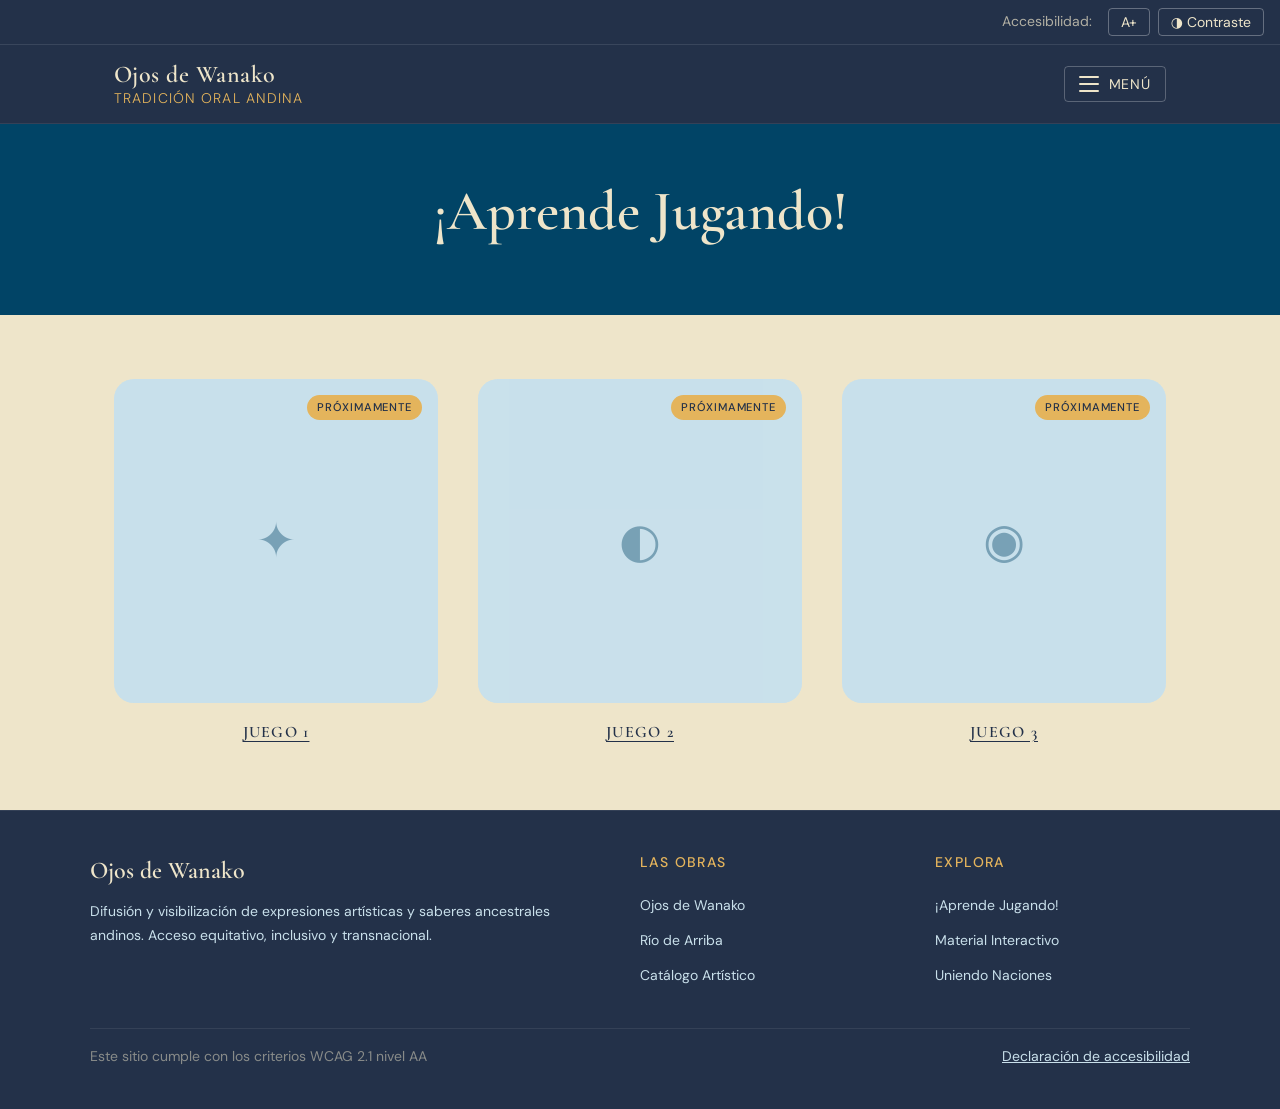
==== aprende-jugando/index.html @ 6ab2c2dc "actualización 05/10/26" ====
<!DOCTYPE html>
<html lang="es">
<head>
  <meta charset="UTF-8">
  <meta name="viewport" content="width=device-width, initial-scale=1.0">
  <title>¡Aprende Jugando! — Ojos de Wanako</title>
  <meta name="description" content="Juegos interactivos para aprender sobre la tradición oral andina y la observación del cielo nocturno.">

  <link rel="preconnect" href="https://fonts.googleapis.com">
  <link rel="preconnect" href="https://fonts.gstatic.com" crossorigin>
  <link href="https://fonts.googleapis.com/css2?family=Cormorant+Garamond:ital,wght@0,400;0,600;1,400&family=DM+Sans:wght@300;400;500&display=swap" rel="stylesheet">

  <link rel="stylesheet" href="../styles.css">

  <style>
    /* ============================================================
       ESTILOS ESPECÍFICOS DE ¡APRENDE JUGANDO!
    ============================================================ */

    /* Cabecera simple sin el page-header azul —
       el título va directo sobre el fondo crema */
    .games-header {
      max-width: var(--max-width);
      margin: 0 auto;
      padding: var(--space-xl) var(--space-md) var(--space-lg);
      border-bottom: 2px solid var(--color-azul-noche);
    }

    .games-header__title {
      font-family: var(--font-display);
      /* ✅ Texto en minúsculas en HTML, CSS hace la transformación.
         El lector de pantalla pronuncia "¡Aprende Jugando!"
         correctamente, no letra por letra. */
      font-size: clamp(2rem, 5vw, 3.2rem);
      font-weight: 600;
      color: var(--color-azul-noche);
      text-transform: uppercase;
      letter-spacing: 0.04em;
    }

    /* Grilla de juegos */
    .games-grid {
      max-width: var(--max-width);
      margin: 0 auto;
      padding: var(--space-xl) var(--space-md);
      display: grid;
      grid-template-columns: repeat(3, 1fr);
      gap: var(--space-lg);
    }

    /* Tarjeta de juego — el <a> es el elemento interactivo completo */
    .game-card {
      display: flex;
      flex-direction: column;
      align-items: center;
      text-decoration: none;
      gap: var(--space-sm);
    }

    /* Área de imagen/video */
    .game-card__media {
      position: relative;
      width: 100%;
      aspect-ratio: 1 / 1;
      border-radius: 20px;
      overflow: hidden;
      background: var(--color-celeste);
    }

    /* Imagen de portada */
    .game-card__image {
      position: absolute;
      inset: 0;
      width: 100%;
      height: 100%;
      object-fit: cover;
      border-radius: 20px;
      transition: opacity 300ms ease;
    }

    /* Video de preview — oculto por defecto, aparece en hover */
    .game-card__video {
      position: absolute;
      inset: 0;
      width: 100%;
      height: 100%;
      object-fit: cover;
      border-radius: 20px;
      opacity: 0;
      transition: opacity 300ms ease;
    }

    /* Hover/focus: muestra el video, oculta levemente la imagen */
    .game-card:hover .game-card__video,
    .game-card:focus-visible .game-card__video,
    .game-card:focus-within .game-card__video {
      opacity: 1;
    }

    .game-card:hover .game-card__image,
    .game-card:focus-visible .game-card__image,
    .game-card:focus-within .game-card__image {
      opacity: 0;
    }

    /* ✅ Respeta la preferencia del sistema "reducir movimiento"
       Para usuarios con epilepsia fotosensible o migrañas:
       el video nunca aparece, solo la imagen estática. */
    @media (prefers-reduced-motion: reduce) {
      .game-card__video {
        display: none;
      }
      .game-card:hover .game-card__image,
      .game-card:focus-visible .game-card__image {
        opacity: 1;
      }
    }

    /* Efecto sutil de escala en la tarjeta al hover */
    .game-card__media {
      transition: transform 250ms ease, box-shadow 250ms ease;
    }

    .game-card:hover .game-card__media,
    .game-card:focus-visible .game-card__media {
      transform: translateY(-4px);
      box-shadow: 0 16px 40px rgba(1, 68, 102, 0.2);
    }

    /* Título del juego — visible bajo la tarjeta */
    .game-card__title {
      font-family: var(--font-display);
      font-size: var(--font-size-base);
      font-weight: 600;
      color: var(--color-azul-noche);
      text-transform: uppercase;
      letter-spacing: 0.08em;
      text-decoration: underline;
      text-underline-offset: 4px;
      text-align: center;
    }

    .game-card:hover .game-card__title {
      color: var(--color-azul-mar);
    }

    /* Focus visible en la tarjeta — el outline va sobre el media */
    .game-card:focus-visible {
      outline: none; /* eliminamos el outline del <a> */
    }

    .game-card:focus-visible .game-card__media {
      outline: 3px solid var(--color-dorado);
      outline-offset: 3px;
    }

    /* Placeholder visual mientras no hay imagen real */
    .game-card__placeholder {
      position: absolute;
      inset: 0;
      display: flex;
      align-items: center;
      justify-content: center;
      background: var(--color-celeste);
      color: var(--color-azul-mar);
      font-size: 3rem;
      opacity: 0.4;
    }

    /* Etiqueta "Próximamente" sobre la tarjeta cuando el juego
       aún no está disponible */
    .game-card__badge {
      position: absolute;
      top: var(--space-sm);
      right: var(--space-sm);
      background: var(--color-dorado);
      color: var(--color-azul-noche);
      font-size: 0.7rem;
      font-weight: 500;
      letter-spacing: 0.08em;
      text-transform: uppercase;
      padding: 3px 10px;
      border-radius: 20px;
      z-index: 1;
    }

    /* ============================================================
       RESPONSIVE
    ============================================================ */
    @media (max-width: 768px) {
      .games-grid {
        grid-template-columns: repeat(2, 1fr);
        gap: var(--space-md);
      }
    }

    @media (max-width: 480px) {
      .games-grid {
        grid-template-columns: 1fr;
        max-width: 320px;
      }
    }
  </style>
</head>
<body>

  <a href="#contenido-principal" class="skip-link">Saltar al contenido principal</a>

  <div class="nav-overlay" id="nav-overlay" aria-hidden="true" onclick="closeMenu()"></div>

  <div role="region" aria-label="Opciones de accesibilidad" class="a11y-bar">
    <span class="a11y-bar__label" aria-hidden="true">Accesibilidad:</span>
    <button class="a11y-btn" id="btn-texto" aria-pressed="false" aria-label="Aumentar tamaño del texto" onclick="toggleTextSize()">A+</button>
    <button class="a11y-btn" id="btn-contraste" aria-pressed="false" aria-label="Activar modo de alto contraste" onclick="toggleContrast()">◑ Contraste</button>
  </div>

  <header class="site-header" role="banner">
    <nav class="nav-container" aria-label="Navegación principal">
      <a href="/" class="site-logo" aria-label="Ojos de Wanako - ir al inicio">
        Ojos de Wanako
        <span>Tradición oral andina</span>
      </a>
      <button class="nav-toggle" id="nav-toggle" aria-controls="nav-menu" aria-expanded="false" aria-label="Abrir menú de navegación" onclick="toggleMenu()">
        <span class="hamburger-icon" aria-hidden="true">
          <span></span><span></span><span></span>
        </span>
        <span class="nav-toggle__label">Menú</span>
      </button>
      <ul class="nav-menu" id="nav-menu" role="list">
        <li><a href="/">Inicio</a></li>
        <li><a href="/ojos-de-wanako/">Ojos de Wanako</a></li>
        <li><a href="/rio-de-arriba/">Río de Arriba</a></li>
        <li><a href="/aprende-jugando/" aria-current="page">¡Aprende Jugando!</a></li>
        <li><a href="/material-interactivo/">Material Interactivo</a></li>
        <li><a href="/catalogo-artistico/">Catálogo Artístico</a></li>
        <li><a href="/uniendo-naciones/">Uniendo Naciones</a></li>
      </ul>
    </nav>
  </header>

  <main id="contenido-principal" tabindex="-1">
        <header class="page-header">
      <div class="page-header__container">
        <!-- <p class="page-header__eyebrow">Texto</p> -->
        <h1 class="page-header__title">¡Aprende Jugando!</h1>
<!--         <p class="page-header__description">
          Un recorrido por la tradición oral andina y su vínculo con la observación del cielo nocturno. Disponible en versión digital para leer en pantalla y en versión narrada en audio.
        </p> -->
      </div>
    </header>
<!--     <div class="games-header">
      <h1 class="games-header__title">¡Aprende Jugando!</h1>
    </div> -->

    <section class="games-grid" aria-labelledby="games-section-label">
      <h2 id="games-section-label" class="sr-only">Juegos disponibles</h2>

      <!--
        ============================================================
        JUEGOS — datos para actualizar
        Los nombres de carpeta coinciden con la ruta de la página:
        /aprende-jugando/anagrama/   →  carpeta: aprende-jugando/anagrama/
        /aprende-jugando/parejas/    →  carpeta: aprende-jugando/parejas/
        /aprende-jugando/cuestionario/ → carpeta: aprende-jugando/cuestionario/

           Para cada juego:
           1. Cambiar href por la ruta real    (/aprende-jugando/nombre-del-juego/)
           2. Cambia aria-label               (nombre descriptivo del juego)
           3. Reemplaza el div.placeholder    por <img src="../assets/juego-X-portada.jpg" alt="...">
           4. Agrega el <video>               con src="../assets/juego-X-preview.mp4"
           5. Actualiza game-card__title      con el nombre real del juego
           6. Elimina game-card__badge        cuando el juego esté disponible
        ============================================================
      -->

      <!-- JUEGO 1 -->
      <a
        href="/aprende-jugando/juego-1/"
        class="game-card"
        aria-label="Juego 1 — próximamente disponible"
      >
        <div class="game-card__media">

          <!-- Imagen de portada
               👉 Reemplazar por:
               <img class="game-card__image"
                    src="../assets/juego-1-portada.jpg"
                    alt="Descripción de la imagen del juego 1"> -->
          <div class="game-card__placeholder" aria-hidden="true">✦</div>

          <!-- Video de preview — se reproduce en hover/focus
               👉 Reemplazar src cuando tengas la grabación:
               <video class="game-card__video"
                      src="../assets/juego-1-preview.mp4"
                      muted loop playsinline
                      aria-hidden="true">
               </video> -->

          <span class="game-card__badge">Próximamente</span>
        </div>
        <span class="game-card__title">Juego 1</span>
      </a>

      <!-- JUEGO 2 -->
      <a
        href="/aprende-jugando/juego-2/"
        class="game-card"
        aria-label="Juego 2 — próximamente disponible"
      >
        <div class="game-card__media">
          <div class="game-card__placeholder" aria-hidden="true">◐</div>
          <span class="game-card__badge">Próximamente</span>
        </div>
        <span class="game-card__title">Juego 2</span>
      </a>

      <!-- JUEGO 3 -->
      <a
        href="/aprende-jugando/juego-3/"
        class="game-card"
        aria-label="Juego 3 — próximamente disponible"
      >
        <div class="game-card__media">
          <div class="game-card__placeholder" aria-hidden="true">◉</div>
          <span class="game-card__badge">Próximamente</span>
        </div>
        <span class="game-card__title">Juego 3</span>
      </a>

    </section>
  </main>

  <footer class="site-footer" role="contentinfo">
    <div class="footer-container">
      <div>
        <p class="footer__brand">Ojos de Wanako</p>
        <p class="footer__tagline">Difusión y visibilización de expresiones artísticas y saberes ancestrales andinos. Acceso equitativo, inclusivo y transnacional.</p>
      </div>
      <nav aria-label="Las obras">
        <h2 class="footer__heading">Las obras</h2>
        <ul class="footer__links" role="list">
          <li><a href="/ojos-de-wanako/">Ojos de Wanako</a></li>
          <li><a href="/rio-de-arriba/">Río de Arriba</a></li>
          <li><a href="/catalogo-artistico/">Catálogo Artístico</a></li>
        </ul>
      </nav>
      <nav aria-label="Explora">
        <h2 class="footer__heading">Explora</h2>
        <ul class="footer__links" role="list">
          <li><a href="/aprende-jugando/">¡Aprende Jugando!</a></li>
          <li><a href="/material-interactivo/">Material Interactivo</a></li>
          <li><a href="/uniendo-naciones/">Uniendo Naciones</a></li>
        </ul>
      </nav>
    </div>
    <div class="footer__bottom">
      <p>Este sitio cumple con los criterios WCAG 2.1 nivel AA</p>
      <a href="/accesibilidad/">Declaración de accesibilidad</a>
    </div>
  </footer>

  <script>
    /* ============================================================
       HOVER CON VIDEO — respeta prefers-reduced-motion
    ============================================================ */
    const prefersReducedMotion =
      window.matchMedia('(prefers-reduced-motion: reduce)').matches;

    document.querySelectorAll('.game-card').forEach(card => {
      const video = card.querySelector('.game-card__video');
      if (!video || prefersReducedMotion) return;

      // Play en hover
      card.addEventListener('mouseenter', () => {
        video.currentTime = 0;
        video.play().catch(() => {}); // catch por si el navegador bloquea autoplay
      });

      // Pause al salir
      card.addEventListener('mouseleave', () => {
        video.pause();
        video.currentTime = 0;
      });

      // Play también con teclado (foco)
      card.addEventListener('focusin',  () => { video.currentTime = 0; video.play().catch(() => {}); });
      card.addEventListener('focusout', () => { video.pause(); video.currentTime = 0; });
    });

    /* ============================================================
       NAVEGACIÓN
    ============================================================ */
    function toggleMenu() {
      const menu    = document.getElementById('nav-menu');
      const toggle  = document.getElementById('nav-toggle');
      const overlay = document.getElementById('nav-overlay');
      const isOpen  = menu.classList.toggle('is-open');
      overlay.classList.toggle('is-open', isOpen);
      toggle.setAttribute('aria-expanded', isOpen);
      toggle.setAttribute('aria-label', isOpen ? 'Cerrar menú de navegación' : 'Abrir menú de navegación');
    }

    function closeMenu() {
      const menu    = document.getElementById('nav-menu');
      const toggle  = document.getElementById('nav-toggle');
      const overlay = document.getElementById('nav-overlay');
      menu.classList.remove('is-open');
      overlay.classList.remove('is-open');
      toggle.setAttribute('aria-expanded', 'false');
      toggle.setAttribute('aria-label', 'Abrir menú de navegación');
    }

    document.addEventListener('keydown', e => { if (e.key === 'Escape') closeMenu(); });

    /* ============================================================
       ACCESIBILIDAD
    ============================================================ */
    const textSizes = ['', 'text-large', 'text-xlarge'];
    let textIndex = 0;

    function toggleTextSize() {
      const html = document.documentElement;
      const btn  = document.getElementById('btn-texto');
      if (textSizes[textIndex]) html.classList.remove(textSizes[textIndex]);
      textIndex = (textIndex + 1) % textSizes.length;
      if (textSizes[textIndex]) html.classList.add(textSizes[textIndex]);
      btn.setAttribute('aria-pressed', textIndex !== 0);
      localStorage.setItem('textSize', textIndex);
    }

    function toggleContrast() {
      const isOn = document.body.classList.toggle('high-contrast');
      document.getElementById('btn-contraste').setAttribute('aria-pressed', isOn);
      localStorage.setItem('highContrast', isOn);
    }

    (function restorePreferences() {
      const savedText     = localStorage.getItem('textSize');
      const savedContrast = localStorage.getItem('highContrast');
      if (savedText && savedText !== '0') {
        textIndex = parseInt(savedText);
        if (textSizes[textIndex]) {
          document.documentElement.classList.add(textSizes[textIndex]);
          document.getElementById('btn-texto').setAttribute('aria-pressed', 'true');
        }
      }
      if (savedContrast === 'true') {
        document.body.classList.add('high-contrast');
        document.getElementById('btn-contraste').setAttribute('aria-pressed', 'true');
      }
    })();
  </script>

</body>
</html>
---- styles.css ----
/*
 * ================================================================
 *  OJOS DE WANAKO — Hoja de estilos
 *  styles.css
 *
 *  Instrucciones de uso:
 *  Enlazar en el <head> de CADA página, antes de cualquier
 *  <style> propio de la página:
 *  Alguntas páginas pueden tener su propio <style>
 *
 *  <link rel="stylesheet" href="styles.css">
 *
 *  Contenido de este archivo:
 *  1. Variables CSS (paleta, tipografía, espaciado)
 *  2. Alto contraste
 *  3. Reset y base
 *  4. Accesibilidad (skip link, focus, sr-only)
 *  5. Barra de accesibilidad
 *  6. Header y navegación
 *  7. Cabecera de páginas interiores
 *  8. Contenido general (secciones, títulos)
 *  9. Nota de accesibilidad
 *  10. Botones
 *  11. Footer
 *  12. Responsive
 *
 *  Lo que NO está aquí (va en el <style> de cada página):
 *  — index.html     > hero, obras-grid, obra-card
 *  — ojos-de-wanako > pdf-viewer, audio-player
 *  — rio-de-arriba  > player, chapter-list(modificar cuando por el orden correct), version-toggle
 * ================================================================
 */


/* ================================================================
   1. VARIABLES CSS
   configuraciñon genera de variables: colores, fuentes y tamaños
   en todo el sitio.
================================================================ */
:root {
  /* --- Paleta de colores --- */
  --color-azul-mar:   #014466;
  --color-azul-noche: #233149;
  --color-celeste:    #c9e0eb;
  --color-ciruela:    #765569;
  --color-dorado:     #e4b45c;
  --color-crema:      #eee5ca;

  /* --- Roles semánticos ---
     Usa siempre estos en el CSS, no los colores directos.
     Así el modo alto contraste funciona automáticamente. */
  --bg-primary:   var(--color-crema);
  --bg-secondary: var(--color-celeste);
  --bg-dark:      var(--color-azul-noche);
  --bg-accent:    var(--color-azul-mar);

  --text-primary:  var(--color-azul-noche);
  --text-on-dark:  var(--color-crema);
  --text-accent:   var(--color-dorado);
  --text-muted:    var(--color-ciruela);

  --border-color: rgba(35, 49, 73, 0.15);
  --focus-color:  var(--color-dorado);

  /* --- Tipografía --- */
  --font-display: 'Cormorant Garamond', Georgia, serif;
  --font-body:    'DM Sans', system-ui, sans-serif;

  /* --- Escala de texto en rem ---
     El usuario puede cambiar el tamaño base desde su navegador
     y todo el sitio escala proporcionalmente. */
  --font-size-base: 1rem;       /* 16px */
  --font-size-sm:   0.875rem;   /* 14px */
  --font-size-lg:   1.125rem;   /* 18px */
  --font-size-xl:   1.5rem;     /* 24px */
  --font-size-2xl:  2rem;       /* 32px */
  --font-size-3xl:  2.75rem;    /* 44px */

  /* --- Espaciado --- */
  --space-xs: 0.5rem;
  --space-sm: 1rem;
  --space-md: 1.5rem;
  --space-lg: 2.5rem;
  --space-xl: 4rem;

  /* --- Miscelánea --- */
  --radius:     4px;
  --radius-lg:  8px;
  --transition: 200ms ease;
  --max-width:  1100px;
}


/* ================================================================
   2. ALTO CONTRASTE
   Se activa añadiendo la clase .high-contrast al <body>
   mediante el botón de la barra de accesibilidad.
   Solo redefine las variables — todo el CSS se actualiza solo.
================================================================ */
body.high-contrast {
  --bg-primary:   #000000;
  --bg-secondary: #111111;
  --bg-dark:      #000000;
  --bg-accent:    #000000;

  --text-primary:  #ffffff;
  --text-on-dark:  #ffffff;
  --text-accent:   #ffff00;
  --text-muted:    #ffffff;

  --border-color: #ffffff;
  --focus-color:  #ffff00;
}


/* ================================================================
   3. RESET Y BASE
================================================================ */
*,
*::before,
*::after {
  box-sizing: border-box;
  margin: 0;
  padding: 0;
}

html {
  font-size: var(--font-size-base);
  scroll-behavior: smooth;
}

/* Tamaños de texto alternativos — activan con el botón A+ */
html.text-large  { font-size: 1.2rem; }
html.text-xlarge { font-size: 1.4rem; }

body {
  font-family: var(--font-body);
  font-size: var(--font-size-base);
  line-height: 1.7;
  color: var(--text-primary);
  background-color: var(--bg-primary);
  transition: background-color var(--transition), color var(--transition);
}

img {
  max-width: 100%;
  height: auto;
  display: block;
}

a {
  color: var(--color-azul-mar);
  transition: color var(--transition);
}

a:hover {
  color: var(--color-ciruela);
}


/* ================================================================
   4. ACCESIBILIDAD BASE

   ***IMPORTANTE***: No eliminar ni sobreescribir estas reglas.
   Son la base que hace el sitio navegable por teclado
   y compatible con lectores de pantalla.
================================================================ */

/* Focus visible — indica dónde está el foco al navegar con Tab.
   Sin esto, los usuarios de teclado no saben dónde están. */
:focus-visible {
  outline: 3px solid var(--focus-color);
  outline-offset: 3px;
  border-radius: var(--radius);
}

/* Skip link — lo primero del <body> en cada página.
   Invisible para el mouse, aparece al presionar Tab.
   Permite a usuarios de teclado saltar directo al contenido. */
.skip-link {
  position: absolute;
  top: -100%;
  left: var(--space-sm);
  z-index: 9999;
  background: var(--color-dorado);
  color: var(--color-azul-noche);
  font-family: var(--font-body);
  font-weight: 500;
  font-size: var(--font-size-base);
  padding: var(--space-xs) var(--space-sm);
  border-radius: 0 0 var(--radius) var(--radius);
  text-decoration: none;
  transition: top var(--transition);
}

.skip-link:focus {
  top: 0;
  outline: 3px solid var(--color-azul-noche);
}

/* Visualmente oculto pero legible por lectores de pantalla.
   Usar para texto descriptivo que no debe verse en pantalla. */
.sr-only {
  position: absolute;
  width: 1px;
  height: 1px;
  padding: 0;
  margin: -1px;
  overflow: hidden;
  clip: rect(0, 0, 0, 0);
  white-space: nowrap;
  border: 0;
}


/* ================================================================
   5. BARRA DE ACCESIBILIDAD
   Aparece en la parte superior de cada página con los controles
   de tamaño de texto y alto contraste.
================================================================ */
.a11y-bar {
  background: var(--bg-dark);
  padding: var(--space-xs) var(--space-sm);
  display: flex;
  align-items: center;
  justify-content: flex-end;
  gap: var(--space-xs);
  border-bottom: 1px solid rgba(255, 255, 255, 0.1);
  flex-wrap: wrap;
}

.a11y-bar__label {
  font-size: var(--font-size-sm);
  color: var(--text-on-dark);
  margin-right: var(--space-xs);
  opacity: 0.7;
}

/* Botones de la barra de accesibilidad.
   También se usan en el visor de PDF como botones de control. */
.a11y-btn {
  background: transparent;
  border: 1px solid rgba(255, 255, 255, 0.3);
  color: var(--text-on-dark);
  font-family: var(--font-body);
  font-size: var(--font-size-sm);
  padding: 4px 12px;
  border-radius: var(--radius);
  cursor: pointer;
  transition: background var(--transition), border-color var(--transition);
  white-space: nowrap;
}

.a11y-btn:hover,
.a11y-btn[aria-pressed="true"] {
  background: var(--color-dorado);
  color: var(--color-azul-noche);
  border-color: var(--color-dorado);
}

.a11y-btn:disabled {
  opacity: 0.35;
  cursor: not-allowed;
}

.a11y-btn:disabled:hover {
  background: transparent;
  color: var(--text-on-dark);
  border-color: rgba(255, 255, 255, 0.3);
}


/* ================================================================
   6. HEADER Y NAVEGACIÓN PRINCIPAL
   Menú hamburguesa siempre visible — desktop y móvil.
================================================================ */
.site-header {
  background: var(--bg-dark);
  position: sticky;
  top: 0;
  z-index: 200;
  border-bottom: 1px solid rgba(255, 255, 255, 0.08);
}

.nav-container {
  max-width: var(--max-width);
  margin: 0 auto;
  padding: var(--space-sm) var(--space-md);
  display: flex;
  align-items: center;
  justify-content: space-between;
  gap: var(--space-md);
  position: relative;
}

/* Logo */
.site-logo {
  font-family: var(--font-display);
  font-size: var(--font-size-xl);
  font-weight: 600;
  color: var(--text-on-dark);
  text-decoration: none;
  letter-spacing: 0.02em;
  line-height: 1.2;
  flex-shrink: 0;
}

.site-logo span {
  display: block;
  font-size: var(--font-size-sm);
  font-family: var(--font-body);
  font-weight: 300;
  color: var(--color-dorado);
  letter-spacing: 0.08em;
  text-transform: uppercase;
}

.site-logo:hover { color: var(--color-crema); }

/* ---------------------------------------------------------------
   Botón hamburguesa — siempre visible en desktop y móvil
--------------------------------------------------------------- */
.nav-toggle {
  display: flex;
  align-items: center;
  gap: 10px;
  background: transparent;
  border: 1px solid rgba(255, 255, 255, 0.25);
  color: var(--text-on-dark);
  font-family: var(--font-body);
  font-size: var(--font-size-sm);
  letter-spacing: 0.06em;
  text-transform: uppercase;
  padding: 8px 14px;
  border-radius: var(--radius);
  cursor: pointer;
  transition: background var(--transition), border-color var(--transition);
  flex-shrink: 0;
}

.nav-toggle:hover {
  background: rgba(255, 255, 255, 0.08);
  border-color: rgba(255, 255, 255, 0.5);
}

.nav-toggle[aria-expanded="true"] {
  background: var(--color-dorado);
  border-color: var(--color-dorado);
  color: var(--color-azul-noche);
}

/* Icono de tres líneas — animado a X al abrir */
.hamburger-icon {
  display: flex;
  flex-direction: column;
  justify-content: center;
  gap: 5px;
  width: 20px;
  height: 16px;
  flex-shrink: 0;
}

.hamburger-icon span {
  display: block;
  height: 2px;
  width: 100%;
  background: currentColor;
  border-radius: 2px;
  transition:
    transform 250ms ease,
    opacity   250ms ease,
    width     250ms ease;
  transform-origin: center;
}

/* Animación ☰ → ✕ */
.nav-toggle[aria-expanded="true"] .hamburger-icon span:nth-child(1) {
  transform: translateY(7px) rotate(45deg);
}

.nav-toggle[aria-expanded="true"] .hamburger-icon span:nth-child(2) {
  opacity: 0;
  width: 0;
}

.nav-toggle[aria-expanded="true"] .hamburger-icon span:nth-child(3) {
  transform: translateY(-7px) rotate(-45deg);
}

/* ---------------------------------------------------------------
   Panel del menú desplegable
   Aparece como dropdown bajo el header al hacer clic
--------------------------------------------------------------- */
.nav-menu {
  display: none; /* oculto por defecto en TODOS los tamaños */
  position: absolute;
  top: calc(100% + 1px);
  right: 0;
  width: min(360px, 100vw);
  background: var(--color-azul-noche);
  border: 1px solid rgba(255, 255, 255, 0.1);
  border-top: 2px solid var(--color-dorado);
  border-radius: 0 0 var(--radius-lg) var(--radius-lg);
  box-shadow: 0 16px 40px rgba(0, 0, 0, 0.4);
  list-style: none;
  padding: var(--space-xs) 0;
  z-index: 200;
}

.nav-menu.is-open {
  display: block;
}

.nav-menu li {
  border-bottom: 1px solid rgba(255, 255, 255, 0.06);
}

.nav-menu li:last-child {
  border-bottom: none;
}

.nav-menu a {
  display: block;
  font-family: var(--font-body);
  font-size: var(--font-size-sm);
  font-weight: 400;
  color: var(--color-celeste);
  text-decoration: none;
  letter-spacing: 0.05em;
  text-transform: uppercase;
  padding: 14px var(--space-md);
  transition: background var(--transition), color var(--transition), padding-left var(--transition);
}

.nav-menu a:hover {
  background: rgba(255, 255, 255, 0.06);
  color: var(--color-dorado);
  padding-left: calc(var(--space-md) + 6px);
}

.nav-menu a[aria-current="page"] {
  color: var(--color-dorado);
  border-left: 3px solid var(--color-dorado);
  padding-left: calc(var(--space-md) - 3px);
  background: rgba(228, 180, 92, 0.08);
}

/* Overlay oscuro detrás del menú para cerrar al hacer clic fuera */
.nav-overlay {
  display: none;
  position: fixed;
  inset: 0;
  z-index: 150;
  background: rgba(0, 0, 0, 0.4);
  cursor: pointer;
}

.nav-overlay.is-open {
  display: block;
}


/* ================================================================
   7. CABECERA DE PÁGINAS INTERIORES
   Usada en ojos-de-wanako.html, rio-de-arriba.html
   y en cualquier página interior que se cree en el futuro.
   (El index usa .hero en su lugar.)
================================================================ */
.page-header {
  background: var(--bg-accent);
  color: var(--text-on-dark);
  padding: var(--space-lg) var(--space-md);
  text-align: center;
}

.page-header__container {
  max-width: var(--max-width);
  margin: 0 auto;
}

.page-header__eyebrow {
  font-size: var(--font-size-sm);
  letter-spacing: 0.15em;
  text-transform: uppercase;
  color: var(--color-dorado);
  margin-bottom: var(--space-xs);
}

.page-header__title {
  font-family: var(--font-display);
  font-size: clamp(2rem, 5vw, 3.5rem);
  font-weight: 600;
  color: var(--color-crema);
  margin-bottom: var(--space-sm);
}

.page-header__description {
  font-size: var(--font-size-lg);
  font-weight: 300;
  max-width: 640px;
  margin: 0 auto;
  color: var(--color-celeste);
  line-height: 1.8;
}

/* Badges de accesibilidad — usados en rio-de-arriba */
.a11y-badges {
  display: flex;
  justify-content: center;
  gap: var(--space-xs);
  flex-wrap: wrap;
  margin-top: var(--space-md);
}

.a11y-badge {
  display: inline-flex;
  align-items: center;
  gap: 6px;
  font-size: var(--font-size-sm);
  background: rgba(255, 255, 255, 0.1);
  color: var(--color-celeste);
  padding: 4px 12px;
  border-radius: 20px;
  border: 1px solid rgba(255, 255, 255, 0.2);
}


/* ================================================================
   8. CONTENIDO GENERAL — secciones y texto
   Estructura compartida para todas las páginas interiores.
================================================================ */
.main-content {
  max-width: var(--max-width);
  margin: 0 auto;
  padding: var(--space-xl) var(--space-md);
}

.section {
  margin-bottom: var(--space-xl);
}

/* Etiqueta pequeña sobre el título de sección */
.section__label {
  font-size: var(--font-size-sm);
  font-weight: 500;
  letter-spacing: 0.12em;
  text-transform: uppercase;
  color: var(--color-ciruela);
  margin-bottom: var(--space-xs);
}

.section__title {
  font-family: var(--font-display);
  font-size: var(--font-size-2xl);
  font-weight: 600;
  color: var(--text-primary);
  line-height: 1.2;
  margin-bottom: var(--space-sm);
}

.section__body {
  font-size: var(--font-size-base);
  line-height: 1.8;
  color: var(--text-primary);
  max-width: 680px;
  margin-bottom: var(--space-md);
}


/* ================================================================
   9. NOTA DE ACCESIBILIDAD
   Caja de aviso para orientar a usuarios sobre alternativas
   accesibles. Usada en ojos-de-wanako y rio-de-arriba.
================================================================ */
.a11y-note {
  background: var(--bg-secondary);
  border-left: 4px solid var(--color-azul-mar);
  border-radius: var(--radius);
  padding: var(--space-sm) var(--space-md);
  font-size: var(--font-size-sm);
  line-height: 1.7;
  color: var(--text-primary);
  margin-top: var(--space-sm);
}

.a11y-note strong {
  color: var(--color-azul-mar);
}

body.high-contrast .a11y-note {
  border-left-color: var(--text-accent);
}

body.high-contrast .a11y-note strong {
  color: var(--text-accent);
}


/* ================================================================
   10. BOTONES
   Usados en todas las páginas.
================================================================ */
.btn {
  display: inline-block;
  font-family: var(--font-body);
  font-size: var(--font-size-sm);
  font-weight: 500;
  letter-spacing: 0.06em;
  text-transform: uppercase;
  text-decoration: none;
  padding: 0.75rem 1.75rem;
  border-radius: var(--radius);
  border: 2px solid transparent;
  cursor: pointer;
  transition:
    background var(--transition),
    color var(--transition),
    border-color var(--transition);
}

/* Botón principal — dorado sobre azul noche */
.btn--primary {
  background: var(--color-azul-noche);
  color: var(--color-crema);
  border-color: var(--color-azul-noche);
}

.btn--primary:hover {
  background: var(--color-crema);
  border-color: var(--color-crema);
  color: var(--color-azul-noche);
}

/* Botón secundario — contorno, sin relleno */
.btn--outline {
  background: transparent;
  color: var(--color-azul-mar);
  border-color: var(--color-azul-mar);
}

.btn--outline:hover {
  background: var(--color-azul-mar);
  color: var(--color-crema);
}

/* Variante sobre fondo oscuro */
.btn--outline-light {
  background: transparent;
  color: var(--color-crema);
  border-color: rgba(238, 229, 202, 0.5);
}

.btn--outline-light:hover {
  background: rgba(238, 229, 202, 0.1);
  border-color: var(--color-crema);
  color: var(--color-crema);
}


/* ================================================================
   11. FOOTER
================================================================ */
.site-footer {
  background: var(--bg-dark);
  color: var(--text-on-dark);
  padding: var(--space-lg) var(--space-md);
  border-top: 1px solid rgba(255, 255, 255, 0.08);
}

.footer-container {
  max-width: var(--max-width);
  margin: 0 auto;
  display: grid;
  grid-template-columns: 2fr 1fr 1fr;
  gap: var(--space-lg);
}

.footer__brand {
  font-family: var(--font-display);
  font-size: var(--font-size-xl);
  font-weight: 600;
  color: var(--color-crema);
  margin-bottom: var(--space-xs);
}

.footer__tagline {
  font-size: var(--font-size-sm);
  color: var(--color-celeste);
  line-height: 1.7;
  margin-bottom: var(--space-sm);
}

.footer__heading {
  font-family: var(--font-body);
  font-size: var(--font-size-sm);
  font-weight: 500;
  letter-spacing: 0.1em;
  text-transform: uppercase;
  color: var(--color-dorado);
  margin-bottom: var(--space-sm);
}

.footer__links {
  list-style: none;
  display: flex;
  flex-direction: column;
  gap: var(--space-xs);
}

.footer__links a {
  font-size: var(--font-size-sm);
  color: var(--color-celeste);
  text-decoration: none;
  transition: color var(--transition);
}

.footer__links a:hover {
  color: var(--color-dorado);
}

.footer__bottom {
  max-width: var(--max-width);
  margin: var(--space-lg) auto 0;
  padding-top: var(--space-sm);
  border-top: 1px solid rgba(255, 255, 255, 0.08);
  display: flex;
  justify-content: space-between;
  align-items: center;
  flex-wrap: wrap;
  gap: var(--space-xs);
  font-size: var(--font-size-sm);
  color: rgba(238, 229, 202, 0.5);
}

.footer__bottom a {
  color: var(--color-celeste);
  font-size: var(--font-size-sm);
}


/* ================================================================
   12. RESPONSIVE

   Breakpoints:
   — 900px: layouts de dos columnas pasan a una
   — 768px: footer pasa a una columna
   — 600px: menú hamburguesa activo
================================================================ */

/* Tablets */
@media (max-width: 768px) {
  .footer-container {
    grid-template-columns: 1fr;
    gap: var(--space-md);
  }

  .footer__bottom {
    flex-direction: column;
    text-align: center;
  }

  .a11y-bar {
    justify-content: center;
  }

  .a11y-bar__label {
    width: 100%;
    text-align: center;
    margin-right: 0;
  }
}

/* Móvil — el panel del menú ocupa todo el ancho */
@media (max-width: 600px) {
  .nav-menu {
    width: 100%;
    border-radius: 0;
    right: 0;
    left: 0;
  }

  /* Ocultar texto "Menú" en pantallas muy pequeñas, dejar solo el icono */
  .nav-toggle__label {
    display: none;
  }
}
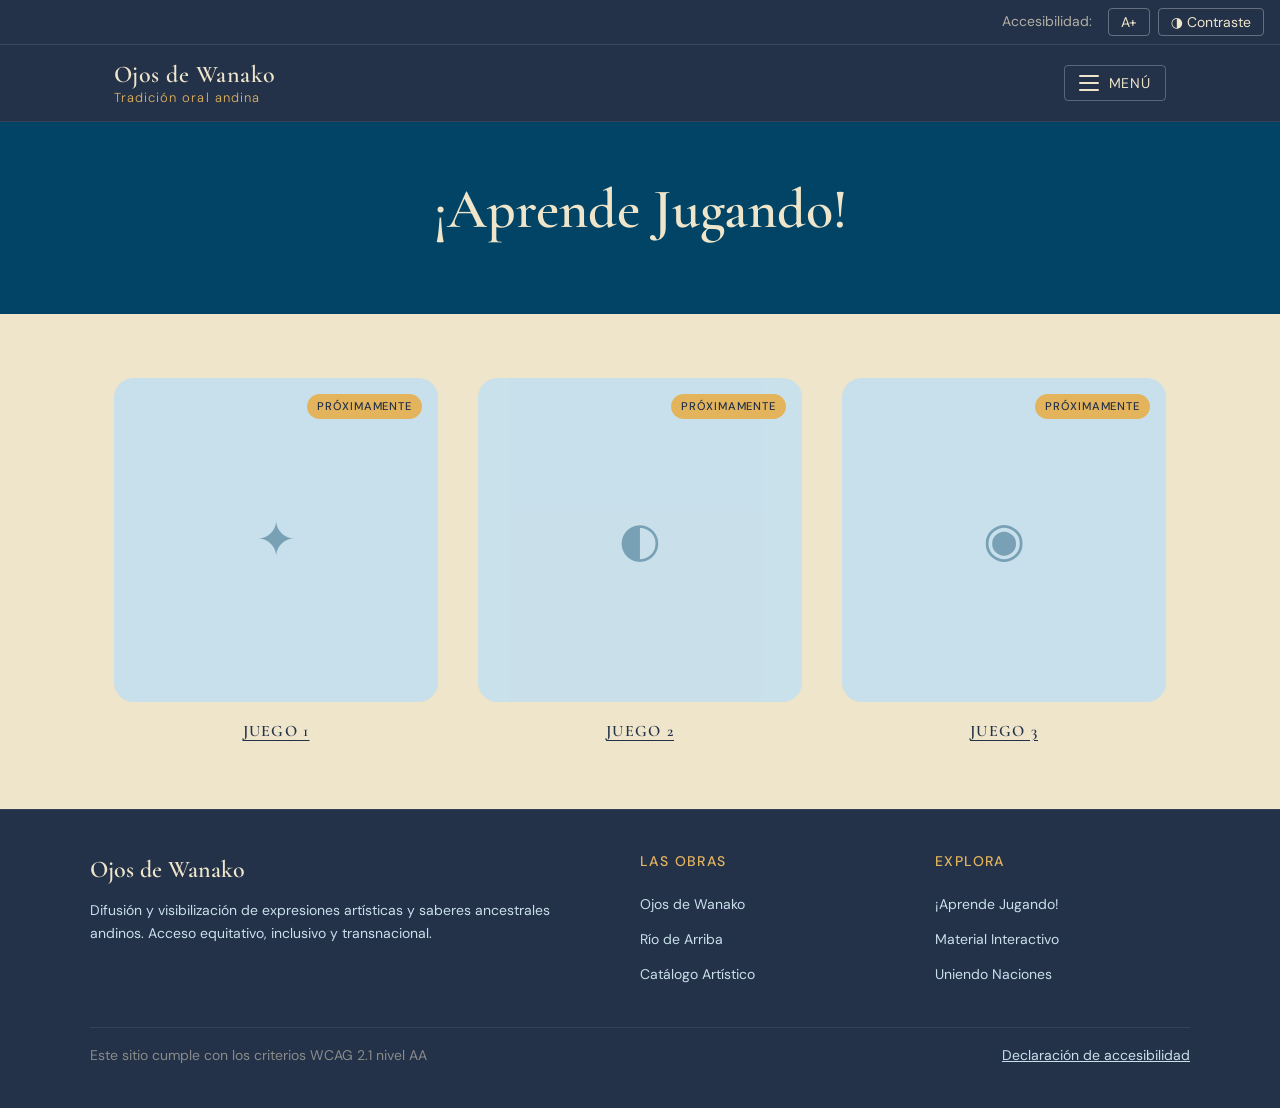
==== commit bae1443a: "actualizacion 07/10/26" ====
--- a/aprende-jugando/index.html
+++ b/aprende-jugando/index.html
@@ -230,10 +230,12 @@
         <li><a href="/">Inicio</a></li>
         <li><a href="/ojos-de-wanako/">Ojos de Wanako</a></li>
         <li><a href="/rio-de-arriba/">Río de Arriba</a></li>
+        <li><a href="/material-interactivo/">Material Pedagógico</a></li>
         <li><a href="/aprende-jugando/" aria-current="page">¡Aprende Jugando!</a></li>
-        <li><a href="/material-interactivo/">Material Interactivo</a></li>
+        <li><a href="/uniendo-naciones/">Uniendo Naciones</a></li>
+        <li><a href="/voces-territorios/">Las Voces de los Territorios</a></li>
         <li><a href="/catalogo-artistico/">Catálogo Artístico</a></li>
-        <li><a href="/uniendo-naciones/">Uniendo Naciones</a></li>
+        
       </ul>
     </nav>
   </header>
--- a/styles.css
+++ b/styles.css
@@ -70,6 +70,8 @@
      El usuario puede cambiar el tamaño base desde su navegador
      y todo el sitio escala proporcionalmente. */
   --font-size-base: 1rem;       /* 16px */
+  --font-size-xxsm: 0.75rem;    /* 12px Evitar usar este tamaño al ser demasiado pequeño*/ 
+  --font-size-xsm:  0.8125rem;  /* 13px */
   --font-size-sm:   0.875rem;   /* 14px */
   --font-size-lg:   1.125rem;   /* 18px */
   --font-size-xl:   1.5rem;     /* 24px */
@@ -307,12 +309,12 @@
 
 .site-logo span {
   display: block;
-  font-size: var(--font-size-sm);
+  font-size: var(--font-size-xsm);
   font-family: var(--font-body);
   font-weight: 300;
   color: var(--color-dorado);
   letter-spacing: 0.08em;
-  text-transform: uppercase;
+  /* text-transform: uppercase; */
 }
 
 .site-logo:hover { color: var(--color-crema); }
@@ -732,6 +734,11 @@
   color: rgba(238, 229, 202, 0.5);
 }
 
+.footer_detail {
+  font-size: var(--font-size-xsm);
+  font-style: italic;
+}
+
 .footer__bottom a {
   color: var(--color-celeste);
   font-size: var(--font-size-sm);
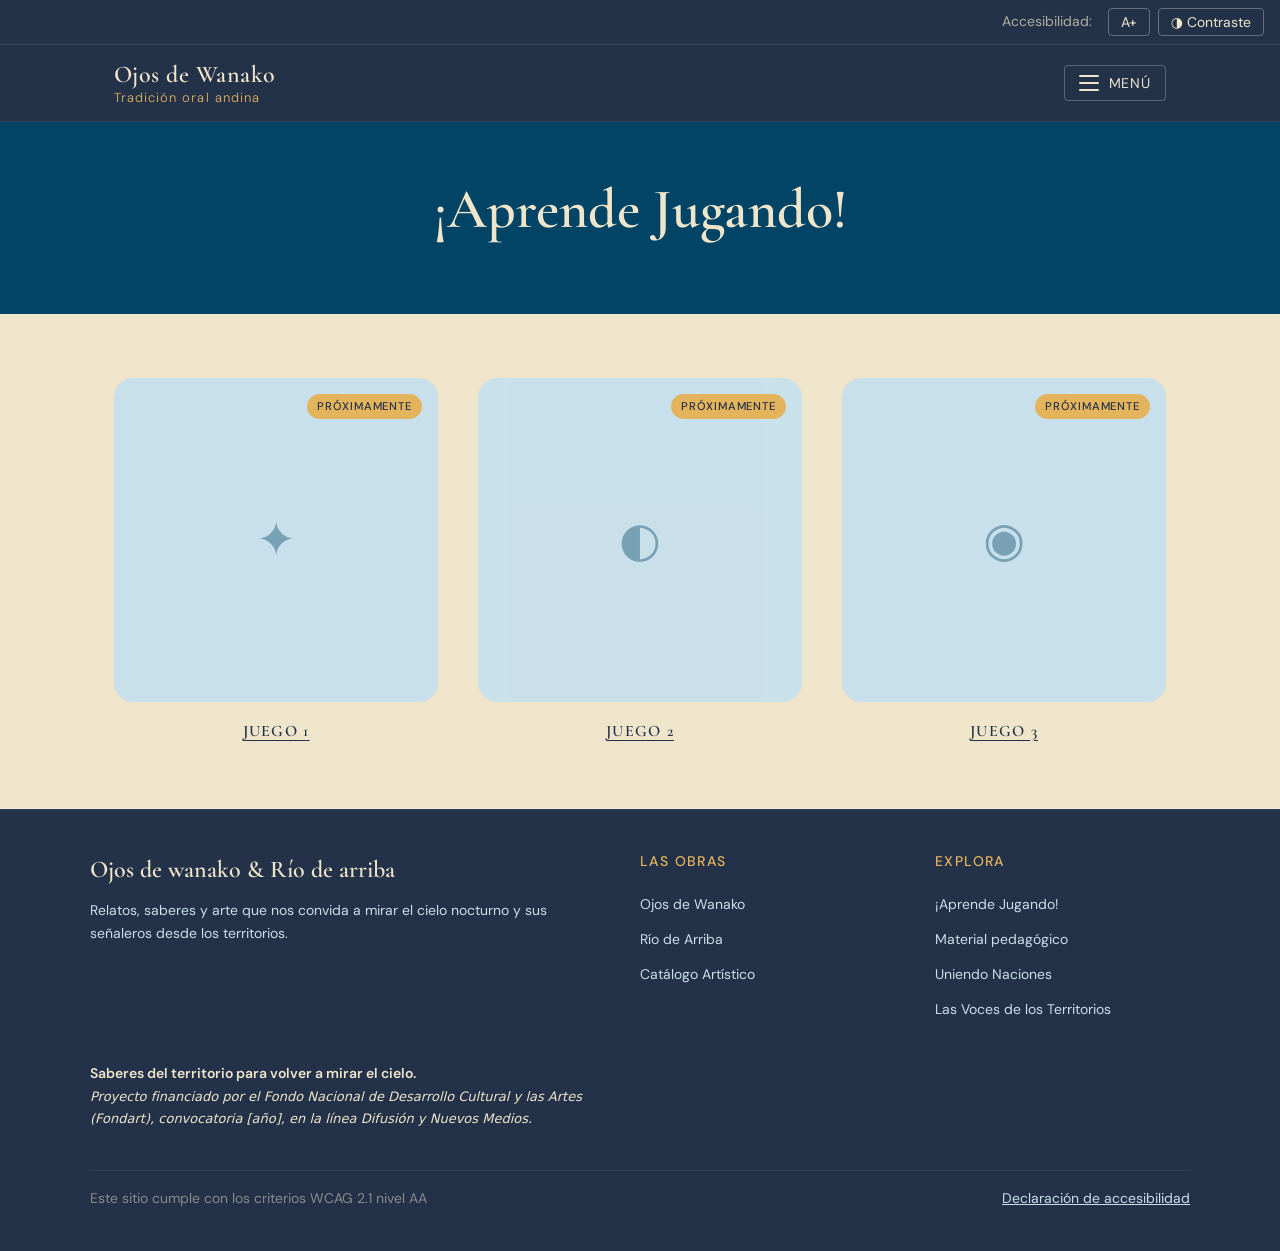
==== commit eed7d7b4: "10/10/26" ====
--- a/aprende-jugando/index.html
+++ b/aprende-jugando/index.html
@@ -228,13 +228,13 @@
       </button>
       <ul class="nav-menu" id="nav-menu" role="list">
         <li><a href="/">Inicio</a></li>
-        <li><a href="/ojos-de-wanako/">Ojos de Wanako</a></li>
-        <li><a href="/rio-de-arriba/">Río de Arriba</a></li>
-        <li><a href="/material-interactivo/">Material Pedagógico</a></li>
-        <li><a href="/aprende-jugando/" aria-current="page">¡Aprende Jugando!</a></li>
-        <li><a href="/uniendo-naciones/">Uniendo Naciones</a></li>
-        <li><a href="/voces-territorios/">Las Voces de los Territorios</a></li>
-        <li><a href="/catalogo-artistico/">Catálogo Artístico</a></li>
+        <li><a href="../ojos-de-wanako/">Ojos de Wanako</a></li>
+        <li><a href="../rio-de-arriba/">Río de Arriba</a></li>
+        <li><a href="../material-pedagogico/">Material Pedagógico</a></li>
+        <li><a href="../aprende-jugando/" aria-current="page">¡Aprende Jugando!</a></li>
+        <li><a href="../uniendo-naciones/">Uniendo Naciones</a></li>
+        <li><a href="../voces-territorios/">Las Voces de los Territorios</a></li>
+        <li><a href="../catalogo-artistico/">Catálogo Artístico</a></li>
         
       </ul>
     </nav>
@@ -335,29 +335,42 @@
   <footer class="site-footer" role="contentinfo">
     <div class="footer-container">
       <div>
-        <p class="footer__brand">Ojos de Wanako</p>
-        <p class="footer__tagline">Difusión y visibilización de expresiones artísticas y saberes ancestrales andinos. Acceso equitativo, inclusivo y transnacional.</p>
+        <p class="footer__brand">Ojos de wanako & Río de arriba </p>
+        <p class="footer__tagline">Relatos, saberes y arte que nos convida a mirar el cielo nocturno y sus señaleros desde los territorios.</p>
       </div>
       <nav aria-label="Las obras">
         <h2 class="footer__heading">Las obras</h2>
         <ul class="footer__links" role="list">
-          <li><a href="/ojos-de-wanako/">Ojos de Wanako</a></li>
-          <li><a href="/rio-de-arriba/">Río de Arriba</a></li>
-          <li><a href="/catalogo-artistico/">Catálogo Artístico</a></li>
+          <li><a href="../ojos-de-wanako/">Ojos de Wanako</a></li>
+          <li><a href="../rio-de-arriba/">Río de Arriba</a></li>
+          <li><a href="../catalogo-artistico/">Catálogo Artístico</a></li>
         </ul>
       </nav>
       <nav aria-label="Explora">
         <h2 class="footer__heading">Explora</h2>
         <ul class="footer__links" role="list">
-          <li><a href="/aprende-jugando/">¡Aprende Jugando!</a></li>
-          <li><a href="/material-interactivo/">Material Interactivo</a></li>
-          <li><a href="/uniendo-naciones/">Uniendo Naciones</a></li>
+          <li><a href="../aprende-jugando/">¡Aprende Jugando!</a></li>
+          <li><a href="../material-pedagogico/">Material pedagógico</a></li>
+          <li><a href="../uniendo-naciones/">Uniendo Naciones</a></li>
+          <li><a href="../voces-territorio">Las Voces de los Territorios</a></li>
         </ul>
       </nav>
+      <div>
+        <p class="footer_detail_t">
+          Saberes del territorio para volver a mirar el cielo. 
+        </p>
+        <p class="footer_detail"> 
+          Proyecto financiado por el Fondo Nacional de Desarrollo
+          Cultural y las Artes (Fondart), convocatoria [año], en la
+          línea Difusión y Nuevos Medios.
+        </p>   
+
+      </div>
     </div>
     <div class="footer__bottom">
+      
       <p>Este sitio cumple con los criterios WCAG 2.1 nivel AA</p>
-      <a href="/accesibilidad/">Declaración de accesibilidad</a>
+      <a href="./accesibilidad/">Declaración de accesibilidad</a>
     </div>
   </footer>
 
--- a/styles.css
+++ b/styles.css
@@ -394,7 +394,17 @@
    Aparece como dropdown bajo el header al hacer clic
 --------------------------------------------------------------- */
 .nav-menu {
-  display: none; /* oculto por defecto en TODOS los tamaños */
+  /* Animación del menú desplegable */
+  display: block;
+  opacity: 0;
+  visibility: hidden;
+  transform: translateY(-20px);
+  pointer-events: none;
+  transition:
+    opacity     220ms ease,
+    transform   900ms ease,
+    visibility  220ms ease;
+/*--------------------------------------------------------------*/
   position: absolute;
   top: calc(100% + 1px);
   right: 0;
@@ -410,7 +420,10 @@
 }
 
 .nav-menu.is-open {
-  display: block;
+  opacity: 1;
+  visibility: visible;
+  transform: translateY(0);
+  pointer-events: auto;
 }
 
 .nav-menu li {
@@ -466,7 +479,7 @@
    7. CABECERA DE PÁGINAS INTERIORES
    Usada en ojos-de-wanako.html, rio-de-arriba.html
    y en cualquier página interior que se cree en el futuro.
-   (El index usa .hero en su lugar.)
+   (El index(home) usa .hero en su lugar.)
 ================================================================ */
 .page-header {
   background: var(--bg-accent);
@@ -496,7 +509,7 @@
   margin-bottom: var(--space-sm);
 }
 
-.page-header__description {
+.page-header__description_title {
   font-size: var(--font-size-lg);
   font-weight: 300;
   max-width: 640px;
@@ -504,6 +517,49 @@
   color: var(--color-celeste);
   line-height: 1.8;
 }
+
+.page-header__description {
+  font-size: var(--font-size-sm);
+  font-weight: 300;
+  max-width: 640px;
+  margin: 0 auto;
+  color: var(--color-celeste);
+  line-height: 1.5;
+}
+
+.star_wanako {
+  margin-top: 10px;
+  margin-bottom: 10px;
+}
+
+.credits_title {
+  font-size: var(--font-size-lg);
+  font-weight: 700;
+  max-width: 640px;
+  color: var(--color-azul-noche);
+  line-height: 1.5;
+  margin-bottom: 10px;
+}
+
+.credits_subtitle {
+  
+  font-size: var(--font-size-base);
+  font-weight: 1000;
+  color: var(--color-azul-noche);
+  line-height: 1.5;
+  margin-top: 10px;
+}
+
+.credits_text {
+  font-size: var(--font-size-sm);
+  font-weight: 400;
+  max-width: 640px;
+  color: var(--color-azul-mar);
+  line-height: 1.5;
+}
+
+
+
 
 /* Badges de accesibilidad — usados en rio-de-arriba */
 .a11y-badges {
@@ -737,6 +793,13 @@
 .footer_detail {
   font-size: var(--font-size-xsm);
   font-style: italic;
+  font-weight: 200;
+}
+
+.footer_detail_t {
+  font-size: var(--font-size-sm);
+  font-weight: 600;
+  
 }
 
 .footer__bottom a {
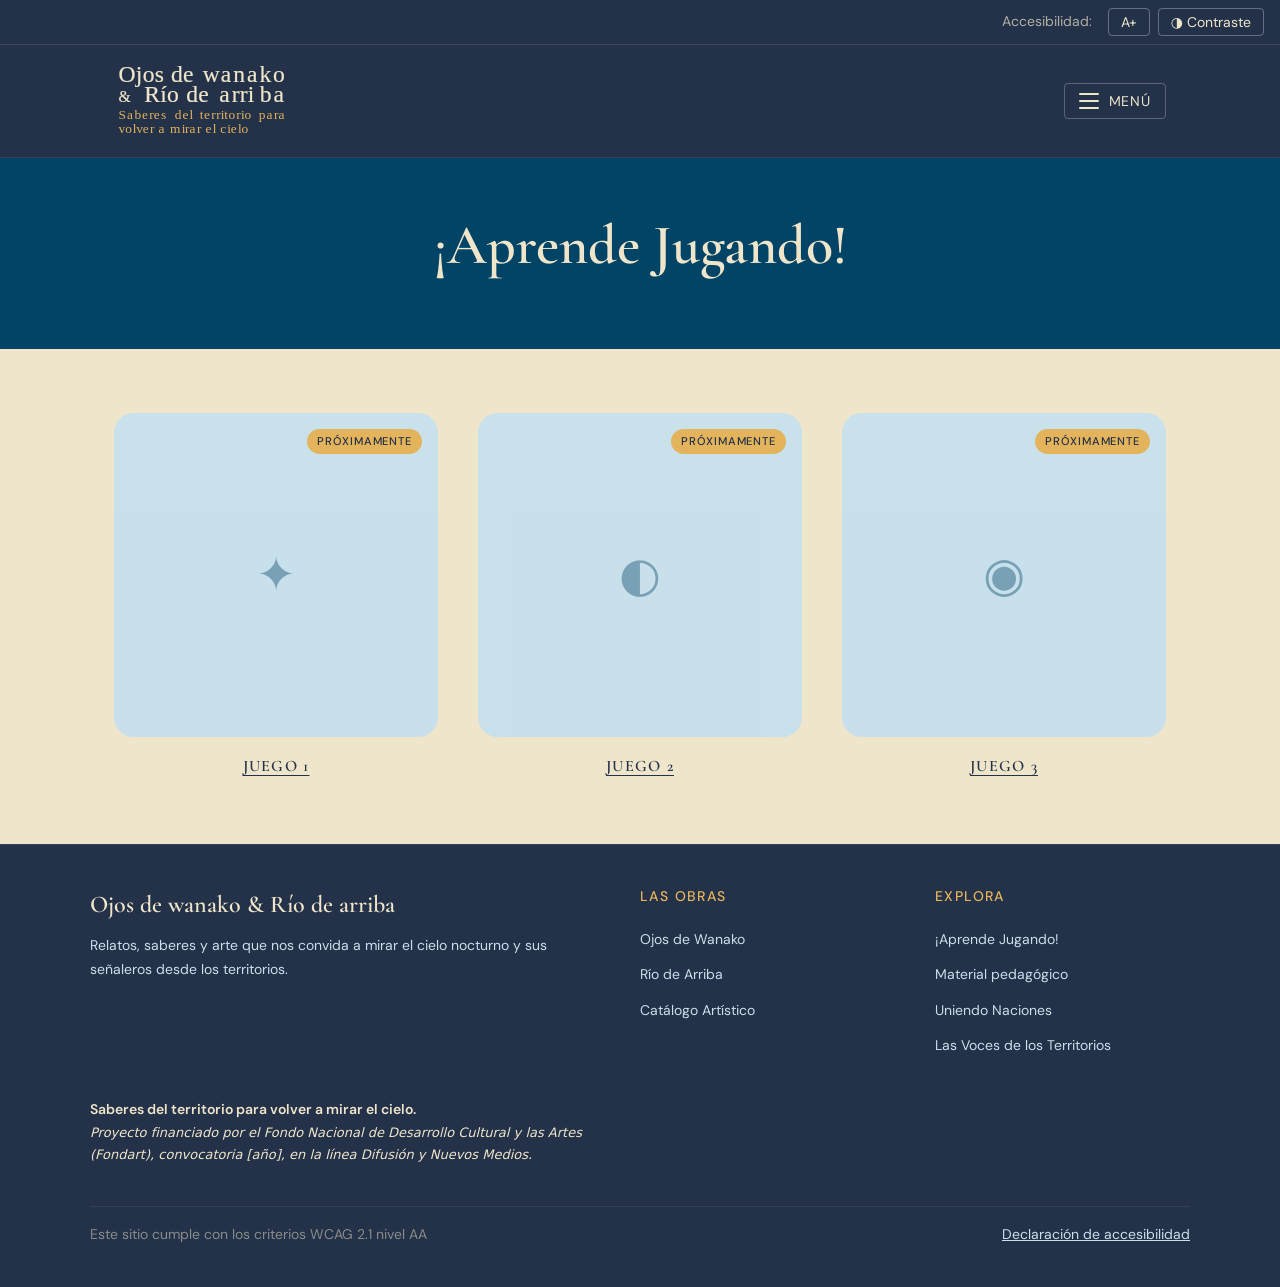
==== commit feeef22f: "actualizacion 18/11/26" ====
--- a/aprende-jugando/index.html
+++ b/aprende-jugando/index.html
@@ -216,10 +216,11 @@
 
   <header class="site-header" role="banner">
     <nav class="nav-container" aria-label="Navegación principal">
-      <a href="/" class="site-logo" aria-label="Ojos de Wanako - ir al inicio">
-        Ojos de Wanako
-        <span>Tradición oral andina</span>
+
+      <a href="./" class="site-logo">
+      <img src="../assets/img/logo2.svg" alt="Ojos de Wanako y Río de Arriba, ir al inicio" class="site-logo__img">
       </a>
+
       <button class="nav-toggle" id="nav-toggle" aria-controls="nav-menu" aria-expanded="false" aria-label="Abrir menú de navegación" onclick="toggleMenu()">
         <span class="hamburger-icon" aria-hidden="true">
           <span></span><span></span><span></span>
--- a/styles.css
+++ b/styles.css
@@ -184,7 +184,7 @@
   top: -100%;
   left: var(--space-sm);
   z-index: 9999;
-  background: var(--color-dorado);
+  ground: var(--color-dorado);
   color: var(--color-azul-noche);
   font-family: var(--font-body);
   font-weight: 500;
@@ -296,6 +296,10 @@
 }
 
 /* Logo */
+
+.site-logo__img { height: 80px; width: auto; max-width: 100%; }
+@media (max-width: 600px) { .site-logo__img { height: 60px; } }
+
 .site-logo {
   font-family: var(--font-display);
   font-size: var(--font-size-xl);
